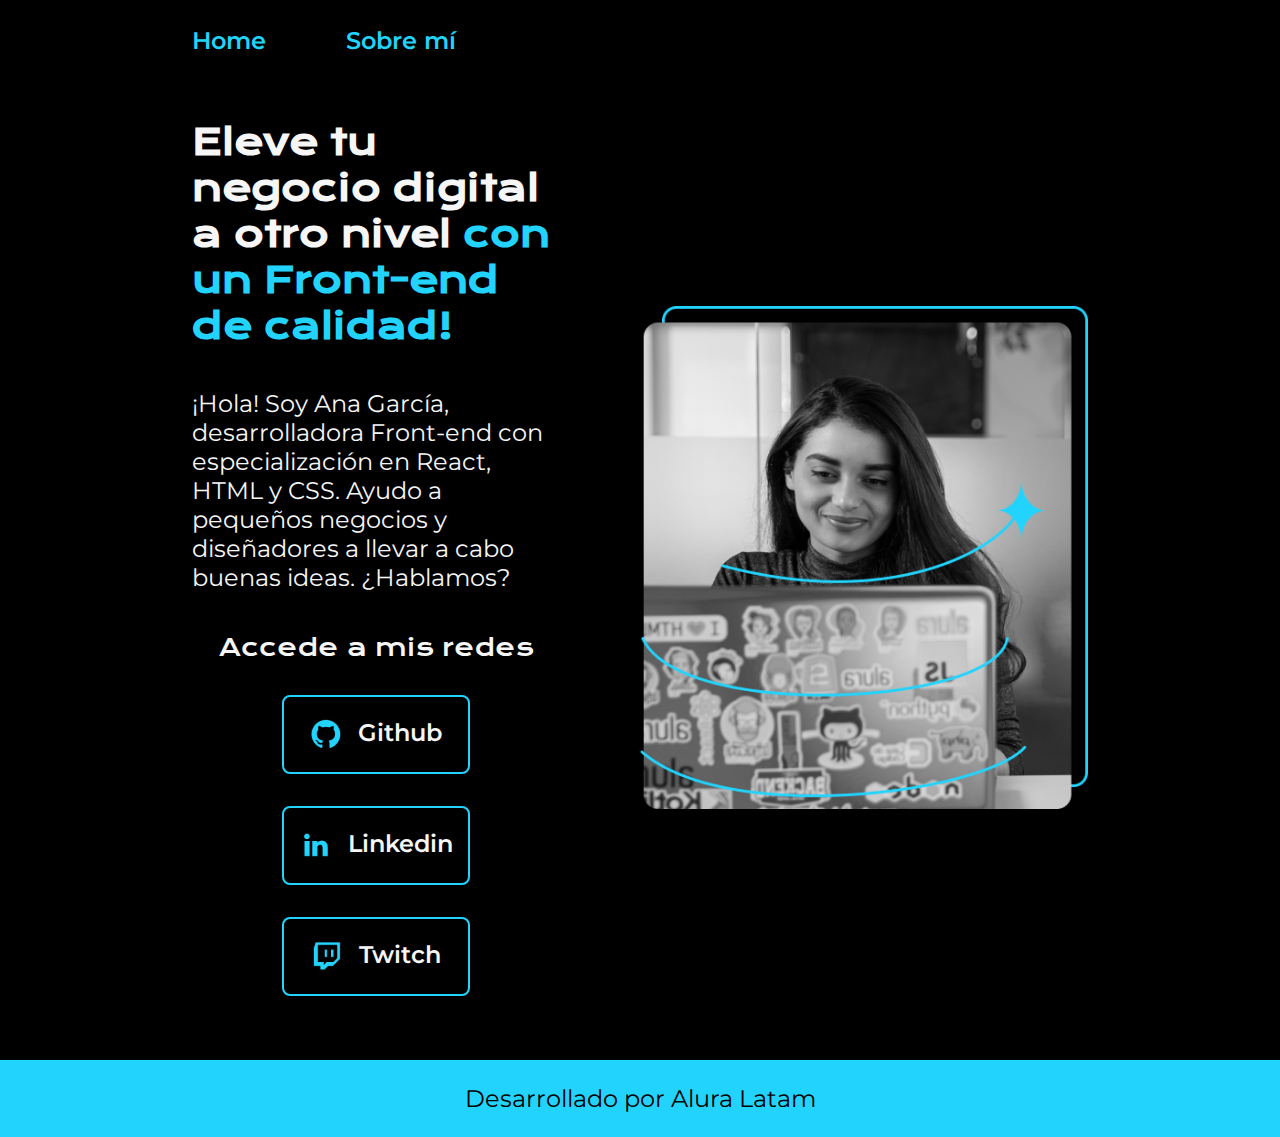
==== index.html @ 61f91adc "Creando el proyecto" ====
<!DOCTYPE html>
<html lang="es-mx">
<head>
    <meta charset="UTF-8"> 
    <meta http-equiv="X-UA-Compatible" content="IE=edge">
    <meta name="viewport" content="width=device-width, initial-scale=1.0">
    <title>Portafolio</title>
    <link rel="stylesheet" href="styles/style.css">

</head>
<body>
    <header class="header">
        <nav class="header__menu">
            <a class="header__menu__link" href="index.html">Home</a>
            <a class="header__menu__link" href="about.html">Sobre mí</a>
        </nav>
    </header>
    <main class="presentacion">
        <section class="presentacion__contenido">
            <h1 class="presentacion__contenido__titulo">
                Eleve tu negocio digital a otro nivel 
                <strong class="titulo-destaque">con un Front-end de calidad!
                </strong></h1>
                <p class="presentacion__contenido__texto">¡Hola! Soy Ana García, desarrolladora Front-end con
                    especialización en React, HTML y CSS. Ayudo a pequeños
                    negocios y diseñadores a llevar a cabo buenas ideas.
                    ¿Hablamos?

                </p>
                <div class="presentacion__enlaces">
                    <h2 class="presentacion__enlaces__subtitulo">Accede a mis redes</h2>
                    <a class="presentacion__enlaces__link" href="https://github.com/">
                        <img src="./assets/github.png">
                        Github
                    </a>
                    <a class="presentacion__enlaces__link" href="https://linkedin.com/in/">
                        <img src="./assets/linkedin.png">
                        Linkedin
                    </a>
                    <a class="presentacion__enlaces__link" href="https://twitch.tv/">
                        <img src="./assets/twitch.png">
                        Twitch
                    </a>
                </div>
               
        </section>
            <img class="presentacion__img" src="./assets/Imagen.png" alt="Foto de Ana García desarrolando un proyecto">
    </main>
    <footer class="footer">
        <p>Desarrollado por Alura Latam</p>
    </footer>
</body>
</html>
---- styles/style.css ----
@import url('https://fonts.googleapis.com/css2?family=Krona+One&family=Montserrat:wght@400;600&display=swap');


:root {
    --color-primario: #000000;
    --color-secundario: #F6F6F6;
    --color-terciario: #22D4FD;
    --color-hover: #272727;
   
    --fuente-krona: 'Krona One', sans-serif;
    --fuente-montserrat: 'Montserrat', sans-serif;

    --font-size-24px: 1.5rem;
    --font-size-36px: 2.25rem;
}

* {
    padding: 0;
    margin:0;
}

body{
    box-sizing: border-box;
    background-color: var(--color-primario);
    color: var(--color-secundario);
}

.header{
    padding: 2% 0% 0% 15%;
}

.header__menu{
    display: flex;
    gap: 5rem;
}
.header__menu__link{
    font-family: var(--fuente-montserrat);
    font-size: var(--font-size-24px);
    font-weight: 600;
    color: var(--color-terciario);
    text-decoration: none;

}



.presentacion {
    padding: 5% 15%;
    display: flex;
    align-items: center;
    justify-content: space-between;
    gap: 5rem;
}

.presentacion__contenido{
    width: 50%;
    display: flex;
    flex-direction: column;
    gap: 40px;
}


.presentacion__contenido__titulo{
    font-size: var(--font-size-36px);
    font-family: var(--fuente-krona);
}

.titulo-destaque {
    color: var(--color-terciario); ;
}

.presentacion__contenido__texto{
    font-size: var(--font-size-24px);
    font-family: var(--fuente-montserrat);
}

.presentacion__enlaces{
    display: flex;
    flex-direction: column;
    justify-content: space-between;
    align-items: center;
    gap: 32px;
}

.presentacion__enlaces__subtitulo{
    font-family: var(--fuente-krona);
    font-weight: 400;
    font-size: var(--font-size-24px);
}
.presentacion__enlaces__link{
      display: flex;
      justify-content: center;
      gap: 16px;
      border: 2px solid var(--color-terciario);
      width: 50%;
      text-align: center;
      border-radius: 8px;
      font-size: var(--font-size-24px);
      font-weight: 600;
      padding: 21.5px 0;
      text-decoration: none;
      color: var(--color-secundario);
      font-family: var(--fuente-montserrat);
}

.presentacion__enlaces__link:hover{
    background-color: var(--color-hover);
}

.presentacion__img{
    width: 50%;

}

.footer{
    color:var(--color-primario);
    background-color: var(--color-terciario);
    padding: var(--font-size-24px);
    text-align: center;
    font-family: var(--fuente-montserrat);
    font-size: var(--font-size-24px);
    font-weight: 400;
}

@media (max-width: 1200px) {

    .header{
        padding: 10%;
    }
    .header__menu{
        justify-content: center;
    }
    .presentacion{
        flex-direction: column-reverse;
        padding: 5%;
    }
    .presentacion__contenido{
        width: auto;
    }
}
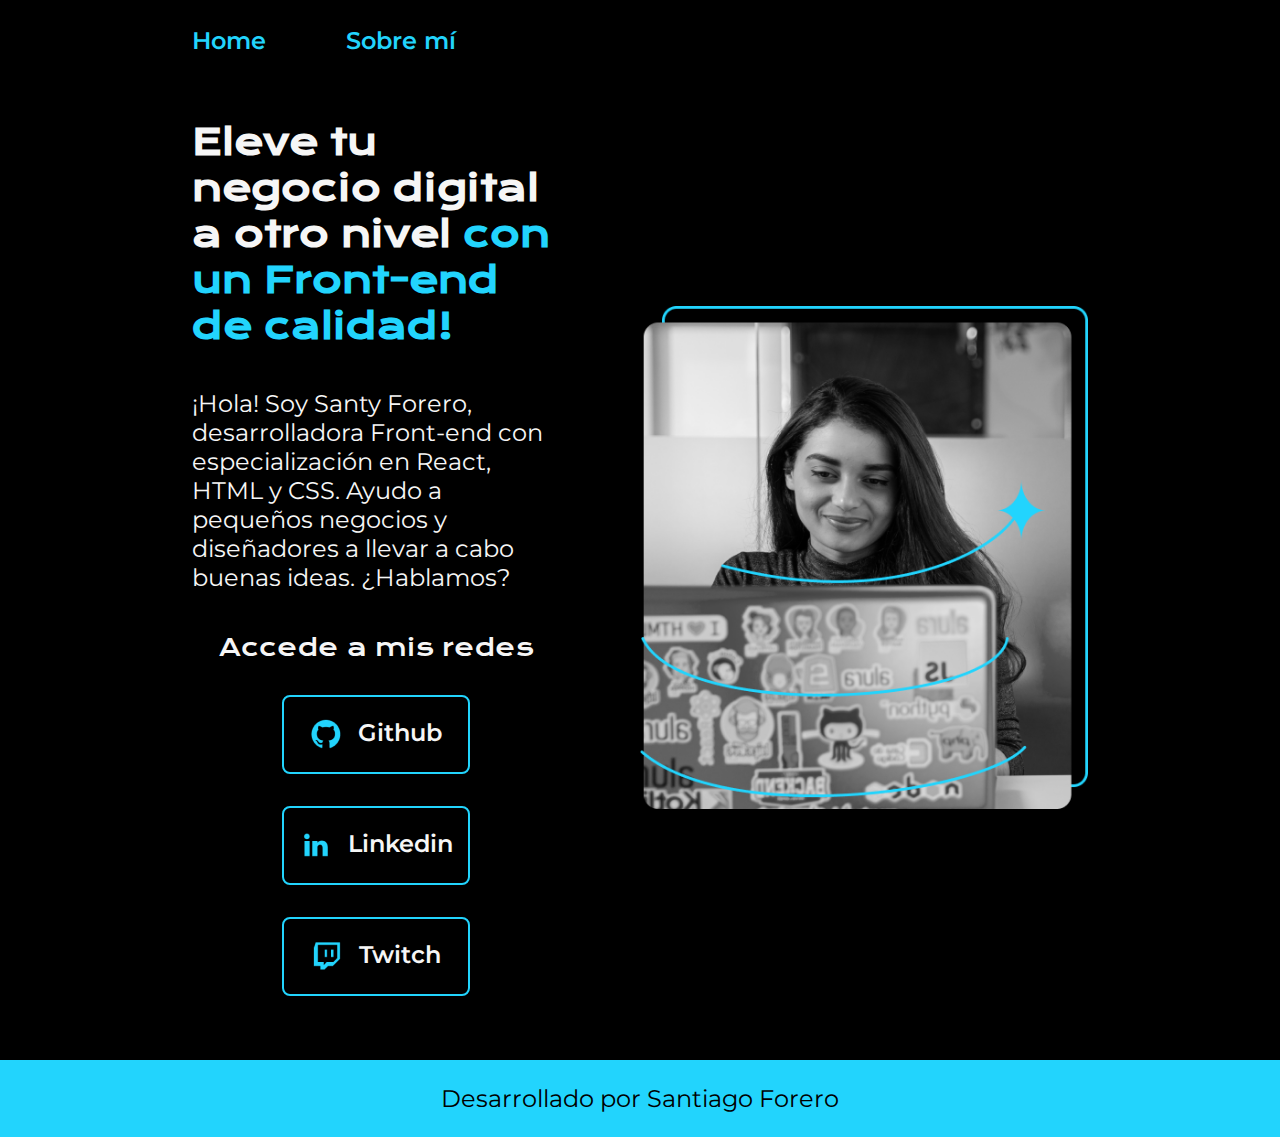
==== commit 945fb9b5: "cambio de texto en descripcion y ajuste de fuente en responsive" ====
--- a/index.html
+++ b/index.html
@@ -21,7 +21,7 @@
                 Eleve tu negocio digital a otro nivel 
                 <strong class="titulo-destaque">con un Front-end de calidad!
                 </strong></h1>
-                <p class="presentacion__contenido__texto">¡Hola! Soy Ana García, desarrolladora Front-end con
+                <p class="presentacion__contenido__texto">¡Hola! Soy Santy Forero, desarrolladora Front-end con
                     especialización en React, HTML y CSS. Ayudo a pequeños
                     negocios y diseñadores a llevar a cabo buenas ideas.
                     ¿Hablamos?
@@ -29,7 +29,7 @@
                 </p>
                 <div class="presentacion__enlaces">
                     <h2 class="presentacion__enlaces__subtitulo">Accede a mis redes</h2>
-                    <a class="presentacion__enlaces__link" href="https://github.com/">
+                    <a class="presentacion__enlaces__link" href="https://github.com/DNSO0/">
                         <img src="./assets/github.png">
                         Github
                     </a>
@@ -47,7 +47,10 @@
             <img class="presentacion__img" src="./assets/Imagen.png" alt="Foto de Ana García desarrolando un proyecto">
     </main>
     <footer class="footer">
-        <p>Desarrollado por Alura Latam</p>
+        <p>Desarrollado por Santiago Forero</p>
     </footer>
+
+    <script src="app.js"></script>
+
 </body>
 </html>
--- a/styles/style.css
+++ b/styles/style.css
@@ -12,6 +12,9 @@
 
     --font-size-24px: 1.5rem;
     --font-size-36px: 2.25rem;
+
+    --font-size-movil-title: 1.4rem;
+    --font-size-movil-paragrh: 0.9rem;
 }
 
 * {
@@ -137,4 +140,14 @@
     .presentacion__contenido{
         width: auto;
     }
+}
+
+/********RESPONSIVE********/
+@media (max-width: 768px){
+    .presentacion__contenido__titulo {
+        font-size: var(--font-size-movil-title);
+    }
+    .presentacion__contenido__texto {
+        font-size: var(--font-size-movil-paragrh);
+    }
 }